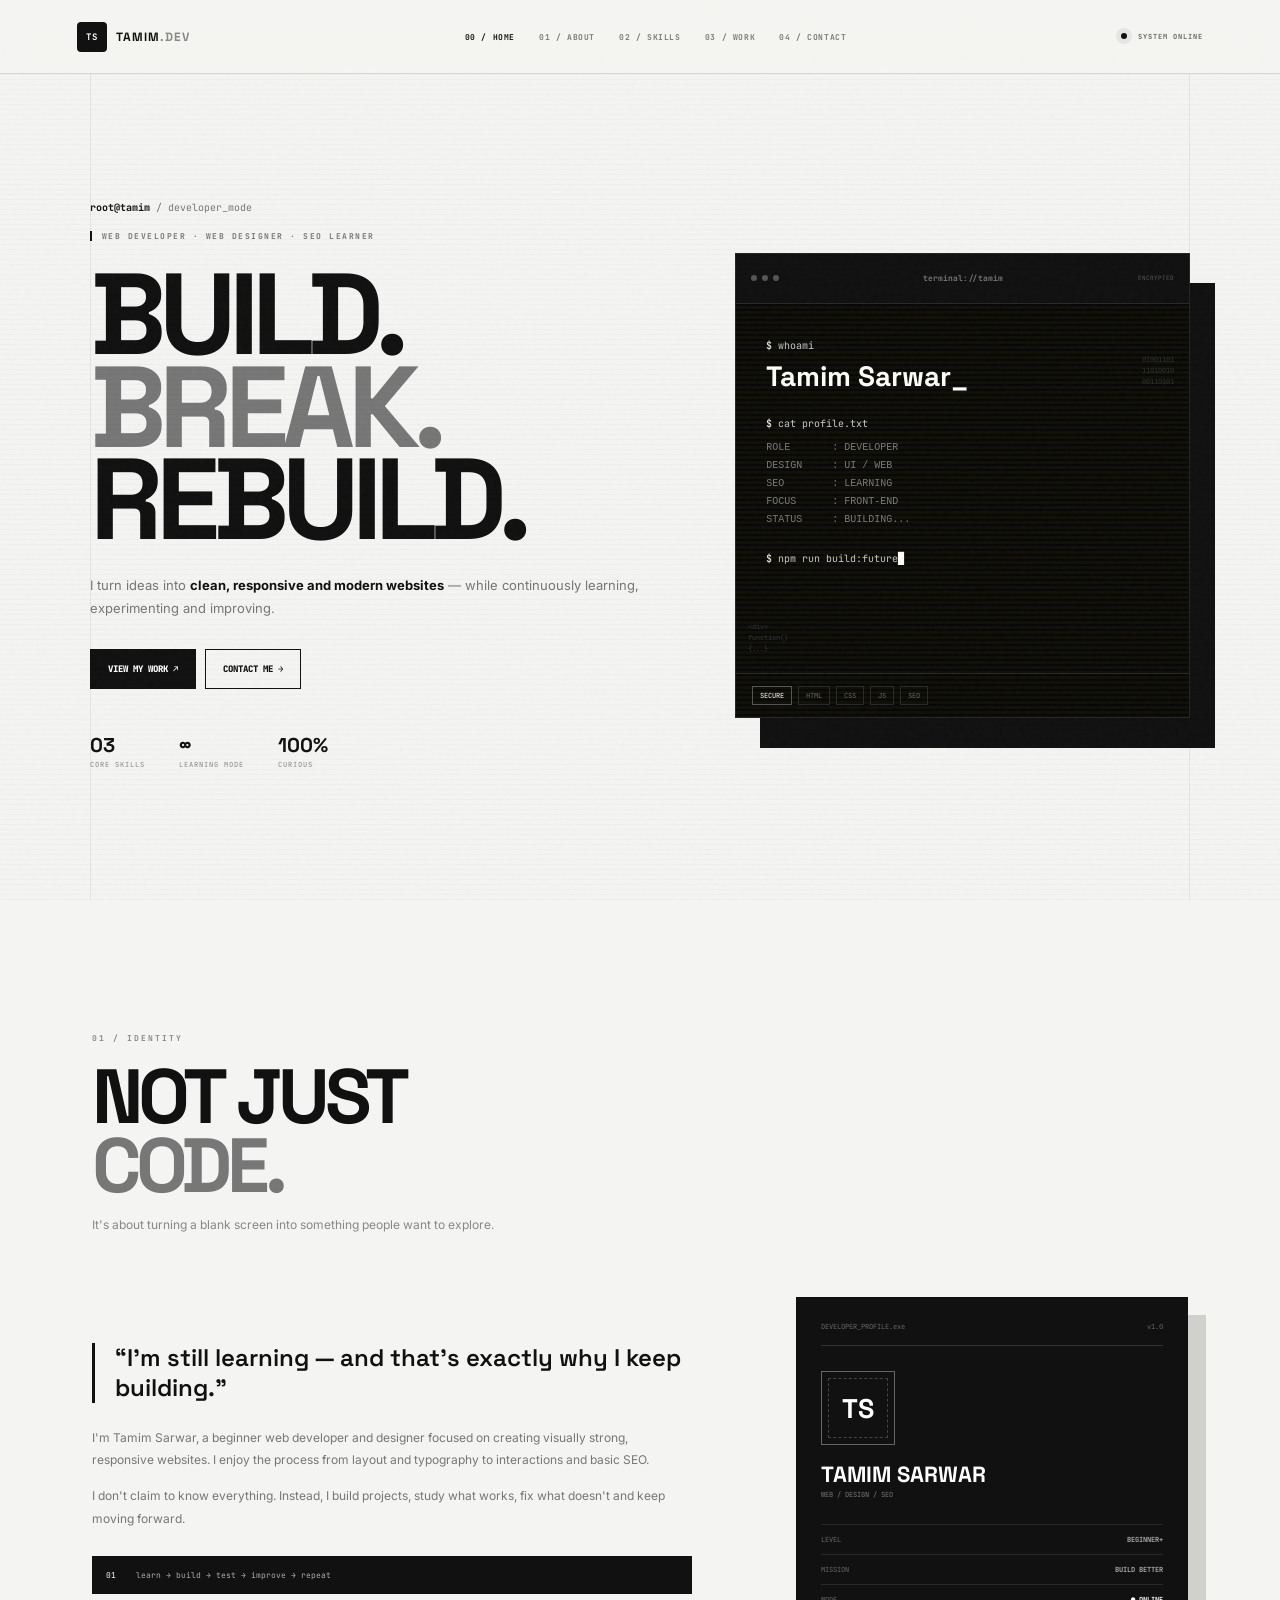
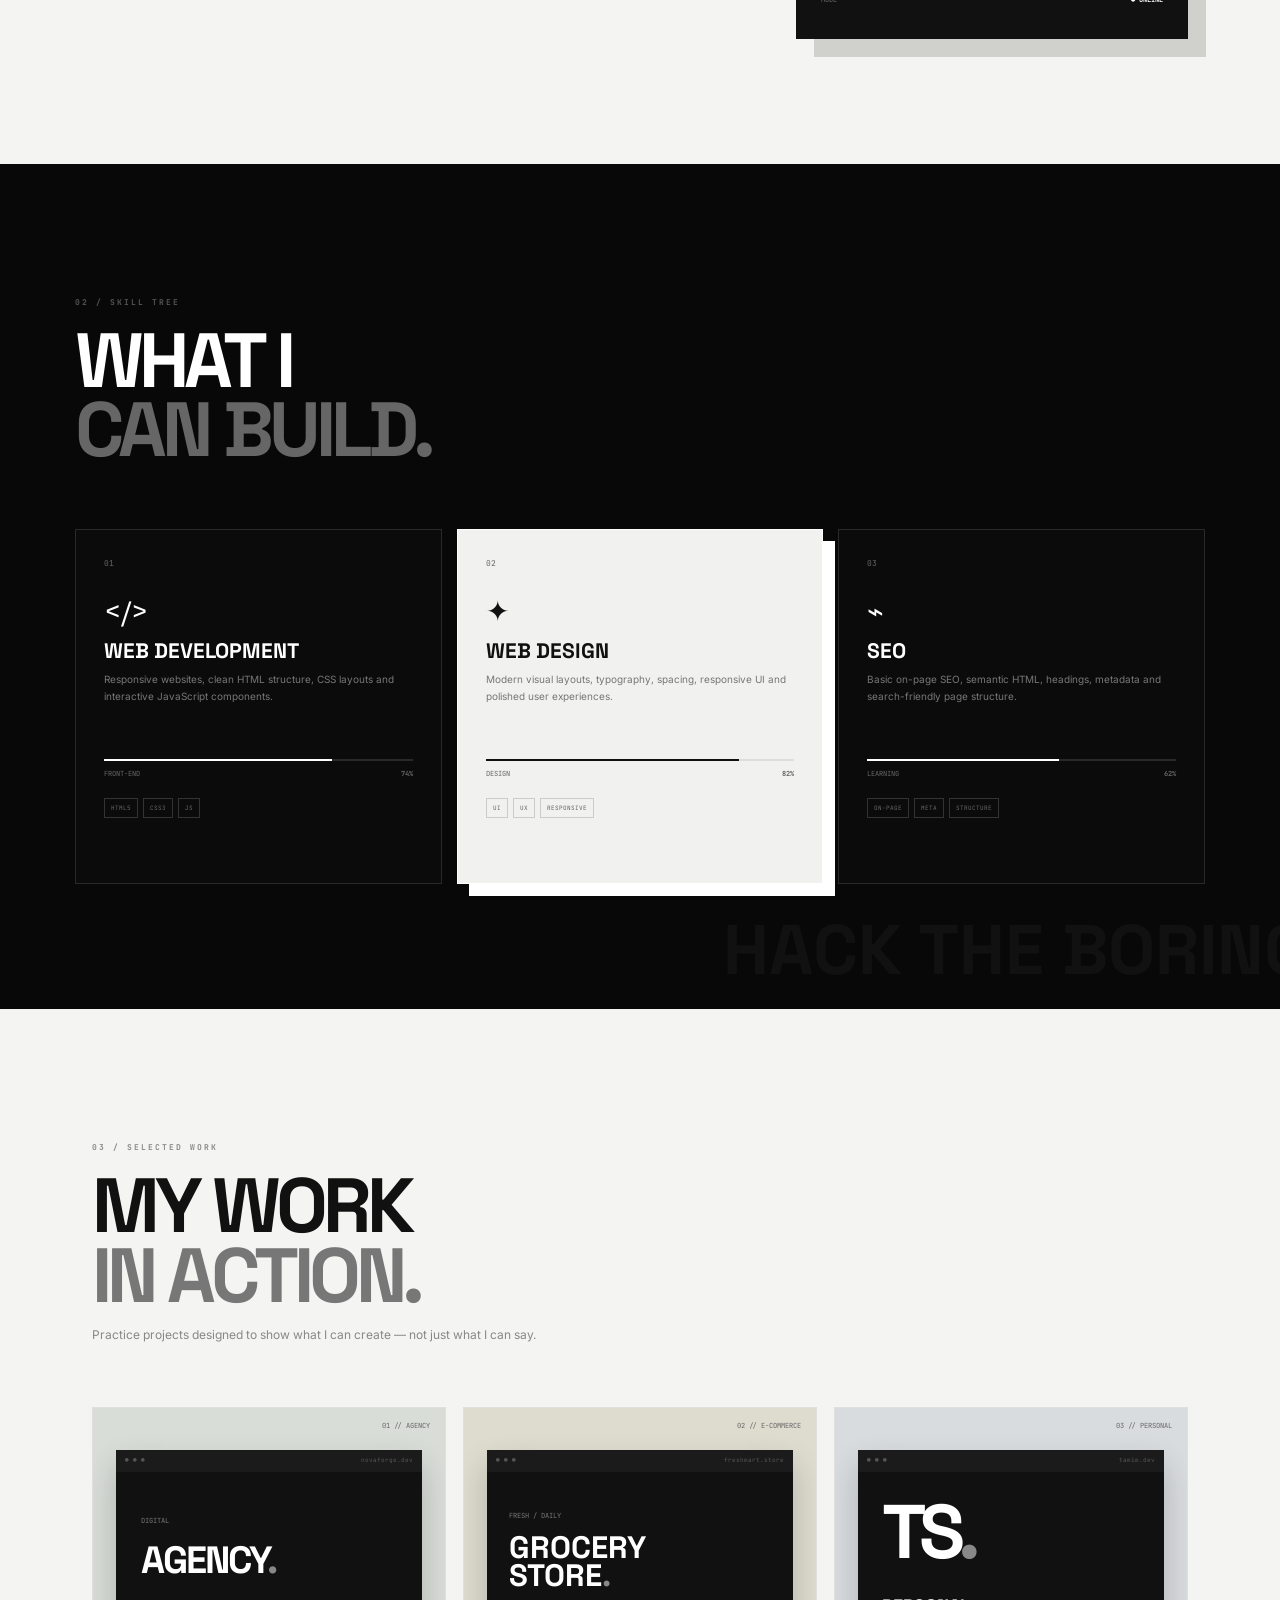
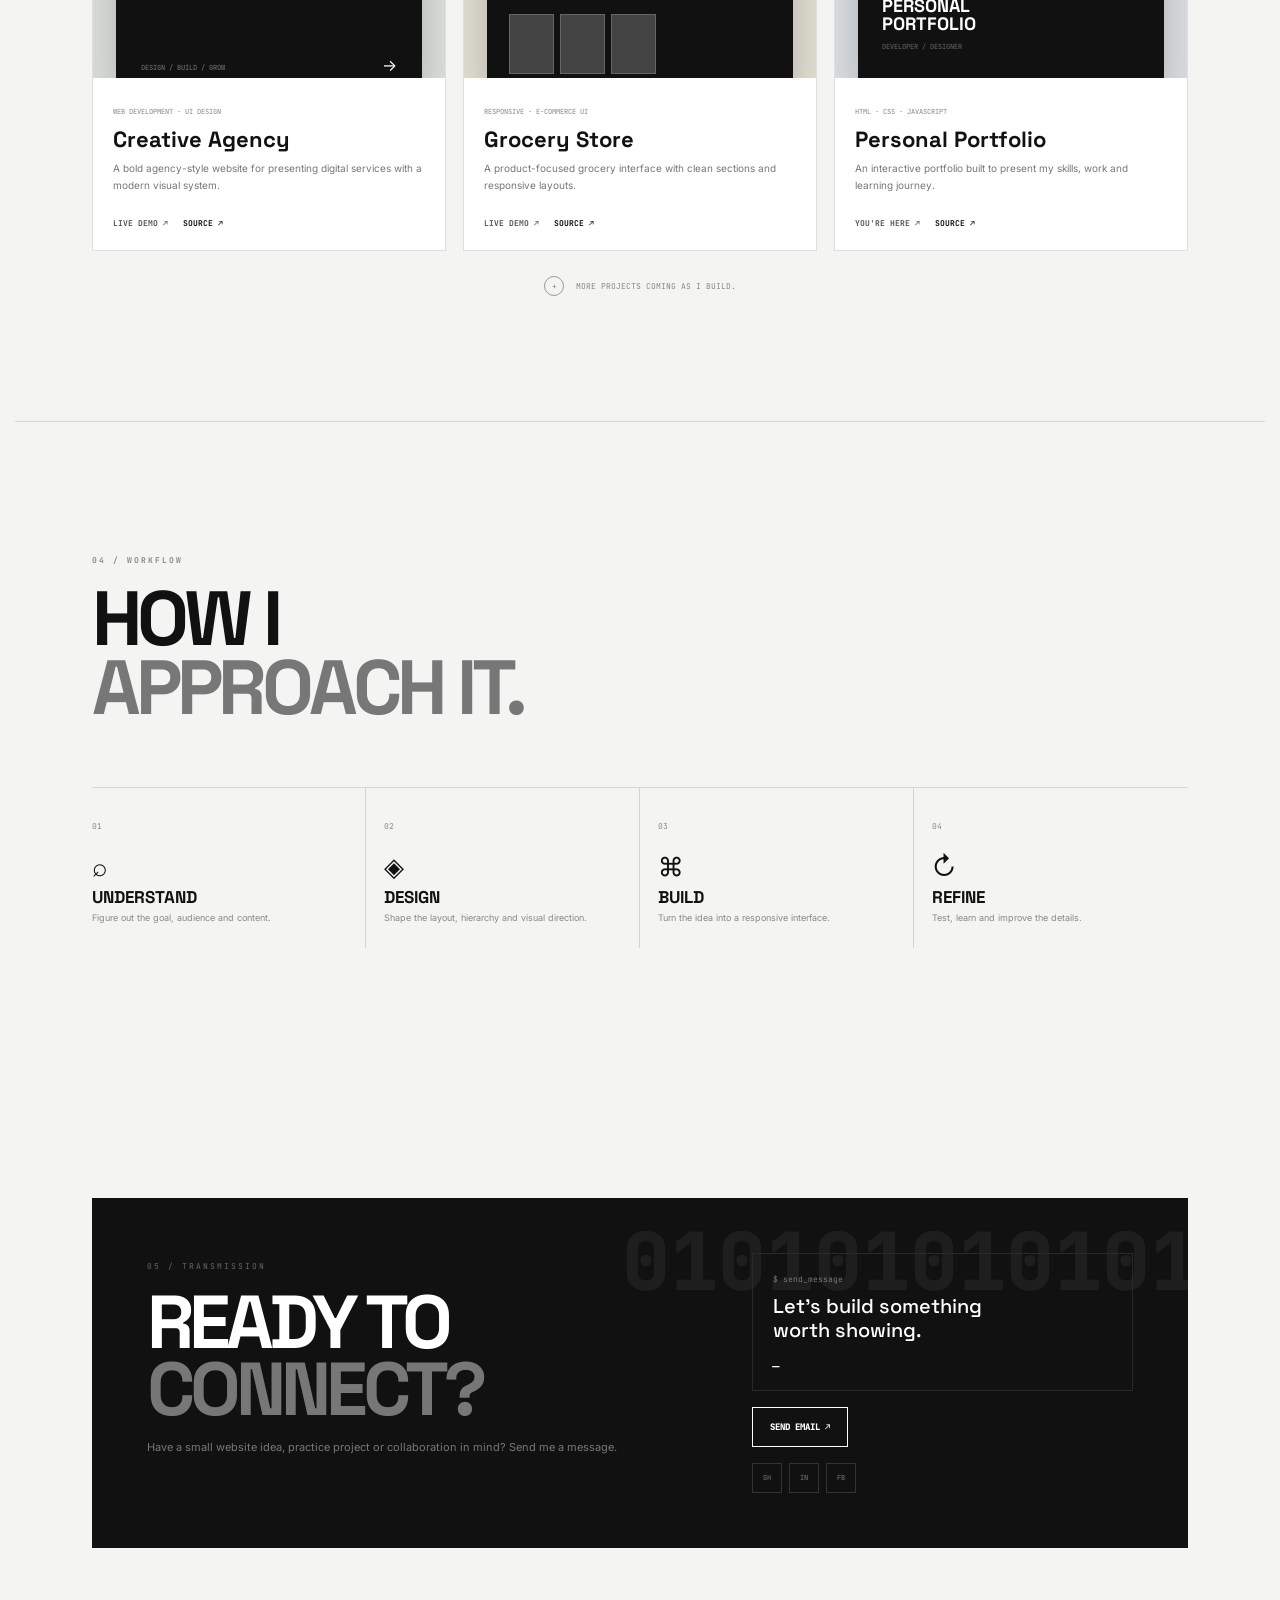
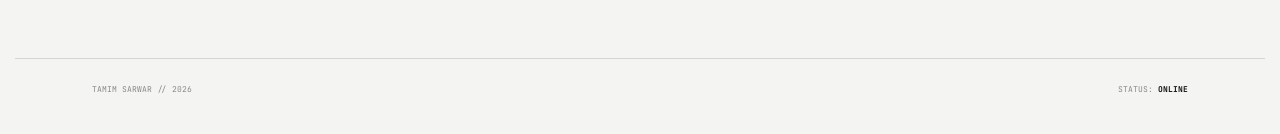
==== index.html @ bd1d2ebd "Add files via upload" ====
<!doctype html>
<html lang="en">
<head>
<meta charset="utf-8"><meta name="viewport" content="width=device-width,initial-scale=1">
<meta name="description" content="Tamim Sarwar — Web Developer, Web Designer & SEO Learner">
<title>Tamim Sarwar // Developer</title>
<link href="https://fonts.googleapis.com/css2?family=Inter:wght@400;500;600;700;800&family=JetBrains+Mono:wght@400;500;700&family=Space+Grotesk:wght@500;600;700&display=swap" rel="stylesheet">
<link rel="stylesheet" href="style.css">
</head>
<body>
<div id="loader"><div class="loader-inner"><div><span>root@tamim</span>:~$ ./portfolio.sh</div><div class="loader-progress"><i></i></div><small>ACCESSING DEVELOPER PROFILE...</small></div></div>
<canvas id="matrix"></canvas><div class="noise"></div><div class="scan"></div>
<header>
<a href="#home" class="brand"><span class="brand-box">TS</span><span>TAMIM<span class="dim">.DEV</span></span></a>
<button class="menu">☰</button>
<nav><a class="active" href="#home">00 / HOME</a><a href="#about">01 / ABOUT</a><a href="#skills">02 / SKILLS</a><a href="#projects">03 / WORK</a><a href="#contact">04 / CONTACT</a></nav>
<div class="live"><i></i> SYSTEM ONLINE</div>
</header>

<main>
<section id="home" class="hero">
<div class="hero-left reveal">
<div class="eyebrow"><span>root@tamim</span> / developer_mode</div>
<div class="tag">WEB DEVELOPER · WEB DESIGNER · SEO LEARNER</div>
<h1>BUILD.<br><span>BREAK.</span><br>REBUILD.</h1>
<p class="lead">I turn ideas into <b>clean, responsive and modern websites</b> — while continuously learning, experimenting and improving.</p>
<div class="hero-buttons"><a href="#projects" class="btn white">VIEW MY WORK <b>↗</b></a><a href="#contact" class="btn dark">CONTACT ME <b>→</b></a></div>
<div class="mini-stats"><div><strong>03</strong><span>CORE SKILLS</span></div><div><strong>∞</strong><span>LEARNING MODE</span></div><div><strong>100%</strong><span>CURIOUS</span></div></div>
</div>

<aside class="hacker-panel reveal delay">
<div class="panel-glitch">ACCESS_GRANTED</div>
<div class="panel-head"><span><i></i><i></i><i></i></span><b>terminal://tamim</b><em>ENCRYPTED</em></div>
<div class="terminal">
<div><span class="p">$</span> whoami</div><h2>Tamim Sarwar<span>_</span></h2>
<div><span class="p">$</span> cat profile.txt</div>
<pre>ROLE       : DEVELOPER
DESIGN     : UI / WEB
SEO        : LEARNING
FOCUS      : FRONT-END
STATUS     : BUILDING...</pre>
<div><span class="p">$</span> <span id="cmd"></span><span class="blink">█</span></div>
</div>
<div class="panel-foot"><span>SECURE</span><span>HTML</span><span>CSS</span><span>JS</span><span>SEO</span></div>
<div class="side-code c1">01001101<br>11010010<br>00110101</div><div class="side-code c2">&lt;div&gt;<br>function()<br>{...}</div>
</aside>
</section>

<section id="about" class="section">
<div class="section-title reveal"><small>01 / IDENTITY</small><h2>NOT JUST<br><span>CODE.</span></h2><p>It's about turning a blank screen into something people want to explore.</p></div>
<div class="about-grid">
<div class="about-copy reveal"><div class="quote">“I’m still learning — and that’s exactly why I keep building.”</div><p>I'm Tamim Sarwar, a beginner web developer and designer focused on creating visually strong, responsive websites. I enjoy the process from layout and typography to interactions and basic SEO.</p><p>I don't claim to know everything. Instead, I build projects, study what works, fix what doesn't and keep moving forward.</p><div class="terminal-line"><span>01</span> learn → build → test → improve → repeat</div></div>
<div class="identity-card reveal delay"><div class="id-top">DEVELOPER_PROFILE.exe <span>v1.0</span></div><div class="avatar">TS</div><h3>TAMIM SARWAR</h3><p>WEB / DESIGN / SEO</p><div class="id-row"><span>LEVEL</span><b>BEGINNER+</b></div><div class="id-row"><span>MISSION</span><b>BUILD BETTER</b></div><div class="id-row"><span>MODE</span><b class="online">● ONLINE</b></div></div>
</div>
</section>

<section id="skills" class="section dark-section">
<div class="section-title light reveal"><small>02 / SKILL TREE</small><h2>WHAT I<br><span>CAN BUILD.</span></h2></div>
<div class="skill-grid">
<article class="skill reveal"><div class="skill-number">01</div><div class="skill-icon">&lt;/&gt;</div><h3>WEB DEVELOPMENT</h3><p>Responsive websites, clean HTML structure, CSS layouts and interactive JavaScript components.</p><div class="bar"><i style="width:74%"></i></div><div class="skill-meta"><span>FRONT-END</span><b>74%</b></div><div class="chips"><span>HTML5</span><span>CSS3</span><span>JS</span></div></article>
<article class="skill featured reveal delay"><div class="skill-number">02</div><div class="skill-icon">✦</div><h3>WEB DESIGN</h3><p>Modern visual layouts, typography, spacing, responsive UI and polished user experiences.</p><div class="bar"><i style="width:82%"></i></div><div class="skill-meta"><span>DESIGN</span><b>82%</b></div><div class="chips"><span>UI</span><span>UX</span><span>RESPONSIVE</span></div></article>
<article class="skill reveal"><div class="skill-number">03</div><div class="skill-icon">⌁</div><h3>SEO</h3><p>Basic on-page SEO, semantic HTML, headings, metadata and search-friendly page structure.</p><div class="bar"><i style="width:62%"></i></div><div class="skill-meta"><span>LEARNING</span><b>62%</b></div><div class="chips"><span>ON-PAGE</span><span>META</span><span>STRUCTURE</span></div></article>
</div>
</section>

<section id="projects" class="section">
<div class="section-title reveal"><small>03 / SELECTED WORK</small><h2>MY WORK<br><span>IN ACTION.</span></h2><p>Practice projects designed to show what I can create — not just what I can say.</p></div>
<div class="work-grid">
<article class="work reveal"><div class="work-visual v1"><span class="work-code">01 // AGENCY</span><div class="browser"><div class="browser-bar">● ● ● <b>novaforge.dev</b></div><div class="agency-art"><small>DIGITAL</small><strong>AGENCY<span>.</span></strong><em>DESIGN / BUILD / GROW</em><i>→</i></div></div></div><div class="work-info"><span>WEB DEVELOPMENT · UI DESIGN</span><h3>Creative Agency</h3><p>A bold agency-style website for presenting digital services with a modern visual system.</p><div><a href="#">LIVE DEMO ↗</a><a href="#">SOURCE ↗</a></div></div></article>
<article class="work reveal delay"><div class="work-visual v2"><span class="work-code">02 // E-COMMERCE</span><div class="browser"><div class="browser-bar">● ● ● <b>freshmart.store</b></div><div class="shop-art"><small>FRESH / DAILY</small><strong>GROCERY<br>STORE<span>.</span></strong><div class="cards"><i></i><i></i><i></i></div></div></div></div><div class="work-info"><span>RESPONSIVE · E-COMMERCE UI</span><h3>Grocery Store</h3><p>A product-focused grocery interface with clean sections and responsive layouts.</p><div><a href="#">LIVE DEMO ↗</a><a href="#">SOURCE ↗</a></div></div></article>
<article class="work reveal"><div class="work-visual v3"><span class="work-code">03 // PERSONAL</span><div class="browser"><div class="browser-bar">● ● ● <b>tamim.dev</b></div><div class="port-art"><div>TS<span>.</span></div><strong>PERSONAL<br>PORTFOLIO</strong><small>DEVELOPER / DESIGNER</small></div></div></div><div class="work-info"><span>HTML · CSS · JAVASCRIPT</span><h3>Personal Portfolio</h3><p>An interactive portfolio built to present my skills, work and learning journey.</p><div><a href="#home">YOU'RE HERE ↗</a><a href="#">SOURCE ↗</a></div></div></article>
</div><div class="more-work reveal"><span>+</span> MORE PROJECTS COMING AS I BUILD.</div>
</section>

<section class="section philosophy">
<div class="section-title reveal"><small>04 / WORKFLOW</small><h2>HOW I<br><span>APPROACH IT.</span></h2></div>
<div class="steps"><div class="step reveal"><b>01</b><i>⌕</i><h3>UNDERSTAND</h3><p>Figure out the goal, audience and content.</p></div><div class="step reveal delay"><b>02</b><i>◈</i><h3>DESIGN</h3><p>Shape the layout, hierarchy and visual direction.</p></div><div class="step reveal"><b>03</b><i>⌘</i><h3>BUILD</h3><p>Turn the idea into a responsive interface.</p></div><div class="step reveal delay"><b>04</b><i>↻</i><h3>REFINE</h3><p>Test, learn and improve the details.</p></div></div>
</section>

<section id="contact" class="section contact">
<div class="contact-box reveal"><div><small>05 / TRANSMISSION</small><h2>READY TO<br><span>CONNECT?</span></h2><p>Have a small website idea, practice project or collaboration in mind? Send me a message.</p></div><div class="contact-right"><div class="message"><span>$ send_message</span><strong>Let's build something<br>worth showing.</strong><i>_</i></div><a class="btn white" href="mailto:your@email.com">SEND EMAIL ↗</a><div class="social"><a href="#">GH</a><a href="#">IN</a><a href="#">FB</a></div></div></div>
</section>
</main>
<footer><span>TAMIM SARWAR // 2026</span><span>STATUS: <b>ONLINE</b></span></footer>
<script src="app.js"></script>
</body></html>
---- style.css ----
*{box-sizing:border-box;margin:0;padding:0}html{scroll-behavior:smooth}body{background:#f4f4f2;color:#111;font-family:Inter,Arial,sans-serif;overflow-x:hidden}a{color:inherit}.green{color:#fff}#loader{position:fixed;inset:0;background:#050505;color:#fff;z-index:9999;display:grid;place-items:center;transition:.5s}.loader-inner{font:12px "JetBrains Mono";width:260px}.loader-inner span{color:#aaa}.loader-progress{height:2px;background:#222;margin:15px 0}.loader-progress i{display:block;width:0;height:100%;background:#fff;animation:load 1.2s forwards}.loader-inner small{font-size:7px;color:#666}@keyframes load{to{width:100%}}@keyframes blink{50%{opacity:0}}#matrix{position:fixed;inset:0;z-index:-2;opacity:.075}.noise{position:fixed;inset:0;z-index:90;pointer-events:none;opacity:.045;background-image:url("data:image/svg+xml,%3Csvg viewBox='0 0 180 180' xmlns='http://www.w3.org/2000/svg'%3E%3Cfilter id='n'%3E%3CfeTurbulence type='fractalNoise' baseFrequency='.9' numOctaves='3' stitchTiles='stitch'/%3E%3C/filter%3E%3Crect width='100%25' height='100%25' filter='url(%23n)' opacity='.5'/%3E%3C/svg%3E")}.scan{position:fixed;inset:0;z-index:89;pointer-events:none;background:repeating-linear-gradient(to bottom,transparent 0,transparent 4px,#00000009 5px)}header{height:74px;position:fixed;top:0;left:0;right:0;z-index:100;background:#f4f4f2eF;backdrop-filter:blur(18px);border-bottom:1px solid #1112;display:flex;align-items:center;padding:0 6vw;justify-content:space-between}.brand{display:flex;align-items:center;gap:9px;text-decoration:none;font:800 12px "Space Grotesk";letter-spacing:1px}.brand-box{display:grid;place-items:center;background:#111;color:#fff;width:30px;height:30px;border-radius:4px;font:700 9px "JetBrains Mono"}.dim{color:#888}.live{font:700 7px "JetBrains Mono";letter-spacing:1px;color:#666}.live i{display:inline-block;width:6px;height:6px;border-radius:50%;background:#111;margin-right:6px;box-shadow:0 0 0 5px #1111}nav{display:flex;gap:24px}nav a{text-decoration:none;color:#7a7a78;font:700 8px "JetBrains Mono";letter-spacing:.6px}nav a:hover,nav a.active{color:#111}.menu{display:none;background:none;border:0;font-size:22px}.hero{min-height:100vh;padding:145px 7vw 75px;max-width:1450px;margin:auto;display:grid;grid-template-columns:1.1fr .9fr;gap:7vw;align-items:center;position:relative}.hero:before{content:"";position:absolute;left:7vw;right:7vw;top:74px;border-left:1px solid #1111;border-right:1px solid #1111;height:calc(100% - 74px);pointer-events:none}.eyebrow{font:10px "JetBrains Mono";color:#777;margin-bottom:17px}.eyebrow span{color:#111;font-weight:700}.tag{font:700 8px "JetBrains Mono";letter-spacing:1.5px;border-left:2px solid #111;padding-left:10px;color:#777}.hero h1{font:700 clamp(68px,9vw,126px)/.8 "Space Grotesk";letter-spacing:-7px;margin:28px 0}.hero h1 span{color:#777}.lead{max-width:570px;color:#777;font-size:13px;line-height:1.8}.lead b{color:#111}.hero-buttons{display:flex;gap:9px;margin-top:28px}.btn{display:inline-block;text-decoration:none;padding:13px 17px;font:800 9px "JetBrains Mono";border:1px solid #111;transition:.3s}.btn:hover{transform:translateY(-3px);box-shadow:8px 8px 0 #111}.btn.white{background:#111;color:#fff}.btn.dark{background:transparent;color:#111}.mini-stats{display:flex;gap:34px;margin-top:43px}.mini-stats div{display:flex;flex-direction:column}.mini-stats strong{font:700 20px "Space Grotesk"}.mini-stats span{font:7px "JetBrains Mono";color:#888;letter-spacing:1px;margin-top:2px}.hacker-panel{background:#080808;color:#c8c8c8;border:1px solid #252525;min-height:465px;position:relative;box-shadow:25px 30px 0 #111;overflow:hidden}.hacker-panel:before{content:"";position:absolute;inset:0;background:linear-gradient(transparent 50%,#fff00008 50%);background-size:100% 5px;pointer-events:none}.panel-glitch{position:absolute;right:17px;top:13px;font:7px "JetBrains Mono";color:#555;letter-spacing:1px}.panel-head{height:50px;background:#111;border-bottom:1px solid #292929;display:flex;align-items:center;justify-content:center;font:8px "JetBrains Mono";position:relative;color:#777}.panel-head>span{position:absolute;left:15px;display:flex;gap:5px}.panel-head i{width:6px;height:6px;border-radius:50%;background:#555}.panel-head em{position:absolute;right:15px;font-style:normal;font-size:6px;color:#555}.terminal{padding:32px 30px;font:10px/2 "JetBrains Mono"}.terminal .p{color:#fff}.terminal h2{font:700 28px "Space Grotesk";color:#fff;margin:2px 0 20px}.terminal h2 span{animation:blink .8s infinite}.terminal pre{color:#777;line-height:1.8;margin:5px 0 20px}.blink{animation:blink .8s infinite;color:#fff}.panel-foot{position:absolute;bottom:0;left:0;right:0;border-top:1px solid #292929;padding:12px 16px;display:flex;gap:6px}.panel-foot span{font:7px "JetBrains Mono";padding:4px 7px;border:1px solid #292929;color:#666}.panel-foot span:first-child{color:#fff;border-color:#555}.side-code{position:absolute;font:7px/1.6 "JetBrains Mono";color:#333}.c1{right:15px;top:100px}.c2{left:12px;bottom:62px}.section{max-width:1250px;margin:auto;padding:125px 6vw}.section-title small{font:700 8px "JetBrains Mono";letter-spacing:2px;color:#888}.section-title h2{font:700 clamp(50px,6vw,78px)/.9 "Space Grotesk";letter-spacing:-5px;margin:17px 0}.section-title h2 span{color:#777}.section-title p{font-size:12px;color:#888;max-width:500px}.about-grid{display:grid;grid-template-columns:1fr .65fr;gap:100px;align-items:center;margin-top:65px}.about-copy{max-width:600px}.quote{font:600 24px/1.25 "Space Grotesk";border-left:3px solid #111;padding-left:20px;margin-bottom:24px}.about-copy p{font-size:12px;color:#777;line-height:1.9;margin-bottom:13px}.terminal-line{margin-top:25px;padding:14px;background:#111;color:#aaa;font:8px "JetBrains Mono"}.terminal-line span{color:#fff;margin-right:15px}.identity-card{background:#111;color:#fff;padding:25px;box-shadow:18px 18px 0 #d0d0cc}.id-top{font:7px "JetBrains Mono";color:#666;border-bottom:1px solid #333;padding-bottom:14px;display:flex;justify-content:space-between}.avatar{width:74px;height:74px;border:1px solid #666;display:grid;place-items:center;margin:25px 0 15px;font:700 27px "Space Grotesk";position:relative}.avatar:after{content:"";position:absolute;inset:6px;border:1px dashed #444}.identity-card h3{font:700 22px "Space Grotesk"}.identity-card>p{font:7px "JetBrains Mono";color:#777;margin:2px 0 25px}.id-row{display:flex;justify-content:space-between;border-top:1px solid #292929;padding:10px 0;font:7px "JetBrains Mono";color:#666}.id-row b{color:#aaa}.id-row .online{color:#fff}.dark-section{max-width:none;background:#080808;color:#fff;padding-left:calc((100% - 1130px)/2);padding-right:calc((100% - 1130px)/2);position:relative;overflow:hidden}.dark-section:after{content:"HACK THE BORING";position:absolute;right:-30px;bottom:15px;color:#111;font:900 70px "Space Grotesk";white-space:nowrap}.light small{color:#555}.light h2{color:#fff}.light h2 span{color:#666}.skill-grid{display:grid;grid-template-columns:repeat(3,1fr);gap:15px;margin-top:65px;position:relative;z-index:1}.skill{border:1px solid #292929;padding:28px;min-height:355px;transition:.35s;position:relative;background:#0b0b0b}.skill:hover{transform:translateY(-8px);border-color:#777}.skill.featured{background:#f1f1ef;color:#111;border-color:#fff;box-shadow:12px 12px 0 #fff}.skill.featured p{color:#777}.skill-number{font:8px "JetBrains Mono";color:#666}.skill-icon{font:28px "Space Grotesk";margin:25px 0 8px}.skill h3{font:700 21px "Space Grotesk"}.skill p{font-size:10px;color:#777;margin-top:7px;min-height:60px;line-height:1.7}.bar{height:2px;background:#292929;margin-top:28px}.skill.featured .bar{background:#ddd}.bar i{display:block;height:100%;background:#fff}.featured .bar i{background:#111}.skill-meta{display:flex;justify-content:space-between;margin-top:8px;font:7px "JetBrains Mono";color:#666}.skill-meta b{color:inherit}.chips{display:flex;gap:5px;margin-top:20px}.chips span{font:6px "JetBrains Mono";padding:5px 6px;border:1px solid #333;color:#666}.featured .chips span{border-color:#ccc}.work-grid{display:grid;grid-template-columns:repeat(3,1fr);gap:17px;margin-top:65px}.work{background:#fff;border:1px solid #1112;transition:.35s}.work:hover{transform:translateY(-8px);box-shadow:14px 14px 0 #111}.work-visual{height:270px;padding:18px;position:relative;overflow:hidden}.v1{background:#d9ddd8}.v2{background:#dedccf}.v3{background:#d9dcdf}.work-code{position:absolute;right:15px;top:13px;font:7px "JetBrains Mono";color:#666}.browser{position:absolute;left:23px;right:23px;top:42px;bottom:0;background:#111;box-shadow:0 15px 30px #1113;overflow:hidden}.browser-bar{height:22px;background:#1b1b1b;color:#555;font:6px "JetBrains Mono";padding:6px 9px}.browser-bar b{float:right;font-weight:400}.agency-art{height:100%;padding:35px 25px;color:#fff;position:relative}.agency-art small,.shop-art small{font:7px "JetBrains Mono";color:#777}.agency-art strong{display:block;font:700 38px/1 "Space Grotesk";letter-spacing:-2px;margin-top:14px}.agency-art strong span,.shop-art strong span,.port-art>div span{color:#888}.agency-art em{font:7px "JetBrains Mono";color:#777;font-style:normal;position:absolute;bottom:28px;left:25px}.agency-art i{position:absolute;right:25px;bottom:25px;font-style:normal;color:#fff}.shop-art{padding:30px 22px;color:#fff}.shop-art strong{display:block;font:700 31px/.9 "Space Grotesk";margin-top:12px}.cards{display:flex;gap:6px;margin-top:25px}.cards i{width:45px;height:60px;background:#444;border:1px solid #666}.port-art{color:#fff;padding:30px 24px}.port-art>div{font:700 76px/.8 "Space Grotesk";letter-spacing:-7px}.port-art strong{display:block;font:700 18px/1 "Space Grotesk";margin-top:35px}.port-art small{font:7px "JetBrains Mono";color:#666}.work-info{padding:20px}.work-info>span{font:7px "JetBrains Mono";color:#888}.work-info h3{font:700 22px "Space Grotesk";margin:7px 0}.work-info p{font-size:10px;color:#777;line-height:1.7;min-height:50px}.work-info a{font:700 8px "JetBrains Mono";text-decoration:none;margin-right:15px}.work-info a:first-child{color:#555}.more-work{text-align:center;font:8px "JetBrains Mono";color:#888;margin-top:25px}.more-work span{display:inline-grid;place-items:center;width:20px;height:20px;border:1px solid #999;border-radius:50%;margin-right:7px}.philosophy{border-top:1px solid #1112}.steps{display:grid;grid-template-columns:repeat(4,1fr);margin-top:65px;border-top:1px solid #1112}.step{padding:25px 18px 25px 0;border-right:1px solid #1112}.step:not(:first-child){padding-left:18px}.step:last-child{border:0}.step>b{font:8px "JetBrains Mono";color:#888}.step i{display:block;font-style:normal;font-size:26px;margin:18px 0 4px}.step h3{font:700 17px "Space Grotesk"}.step p{font-size:9px;color:#888;margin-top:4px}.contact{padding-bottom:110px}.contact-box{background:#111;color:#fff;padding:55px;display:grid;grid-template-columns:1fr .7fr;gap:60px;position:relative;overflow:hidden}.contact-box:after{content:"010101010101";position:absolute;right:-10px;top:10px;color:#1e1e1e;font:900 80px "JetBrains Mono"}.contact small{font:8px "JetBrains Mono";color:#666;letter-spacing:2px}.contact h2{font:700 clamp(48px,6vw,75px)/.9 "Space Grotesk";letter-spacing:-5px;margin:16px 0}.contact h2 span{color:#777}.contact p{font-size:11px;color:#777;max-width:480px}.contact-right{align-self:end;position:relative;z-index:2}.message{border:1px solid #292929;padding:20px;margin-bottom:16px}.message span{display:block;font:8px "JetBrains Mono";color:#777;margin-bottom:10px}.message strong{font:500 20px/1.2 "Space Grotesk"}.message i{display:block;color:#fff;margin-top:8px;animation:blink .8s infinite}.social{display:flex;gap:7px;margin-top:16px}.social a{width:30px;height:30px;border:1px solid #333;text-decoration:none;display:grid;place-items:center;font:7px "JetBrains Mono";color:#777}.contact .btn.white{border-color:#fff}footer{border-top:1px solid #1112;max-width:1250px;margin:auto;padding:25px 6vw 40px;display:flex;justify-content:space-between;font:8px "JetBrains Mono";color:#888}footer b{color:#111}.reveal{opacity:0;transform:translateY(30px);transition:.8s}.reveal.visible{opacity:1;transform:none}.delay{transition-delay:.15s}@media(max-width:950px){nav{gap:12px}.live{display:none}.hero{grid-template-columns:1fr}.hacker-panel{max-width:650px}.skill-grid,.work-grid{grid-template-columns:1fr 1fr}.about-grid{gap:40px}.dark-section{padding-left:6vw;padding-right:6vw}.contact-box{grid-template-columns:1fr}}@media(max-width:650px){header{padding:0 5vw}.menu{display:block}nav{display:none;position:absolute;top:74px;left:0;right:0;background:#f4f4f2;padding:22px 5vw;flex-direction:column;box-shadow:0 15px 30px #1112}nav.open{display:flex}.hero{padding:110px 6vw 70px}.hero h1{font-size:65px;letter-spacing:-4px}.hero:before{left:6vw;right:6vw}.hacker-panel{box-shadow:10px 12px 0 #111}.skill-grid,.work-grid,.about-grid,.steps{grid-template-columns:1fr}.step,.step:not(:first-child){padding:22px 0;border-right:0;border-bottom:1px solid #1112}.section{padding:90px 6vw}.contact-box{padding:35px 25px}.contact h2{letter-spacing:-3px}footer{flex-direction:column;gap:8px}}
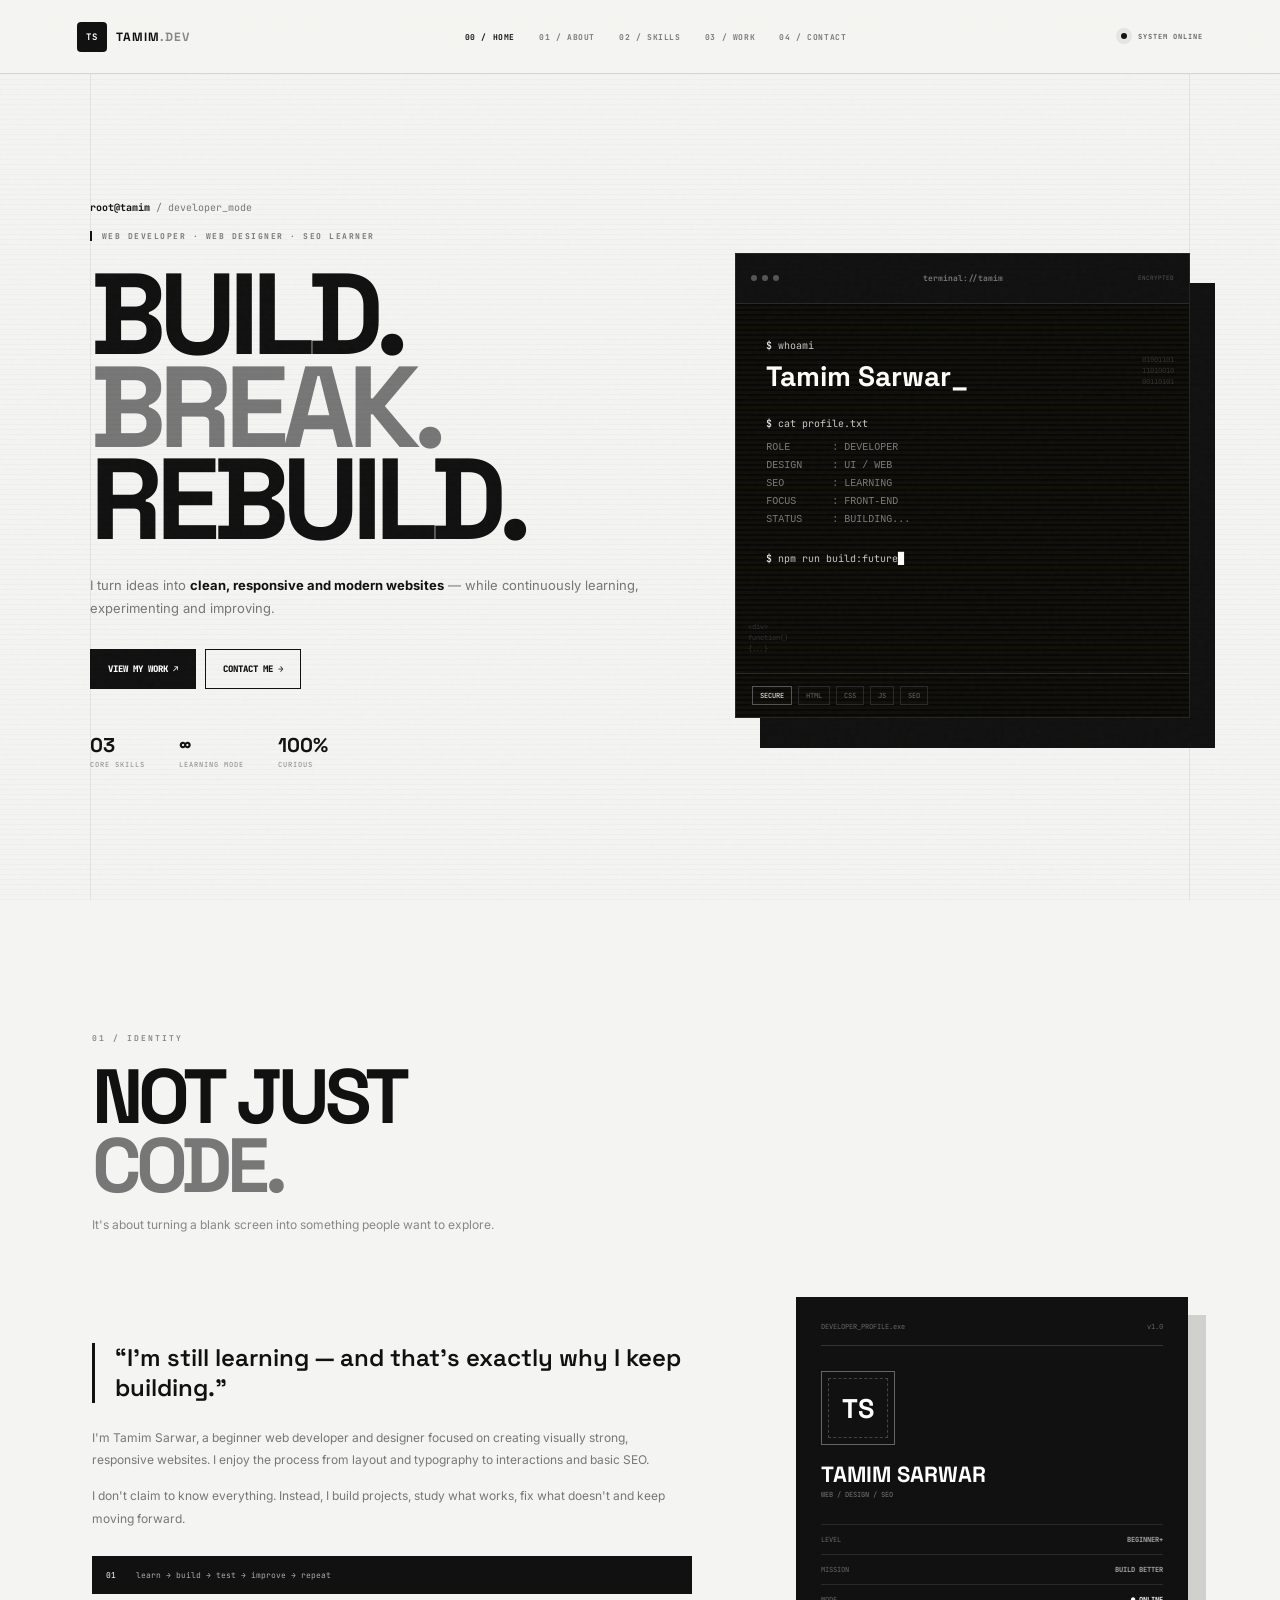
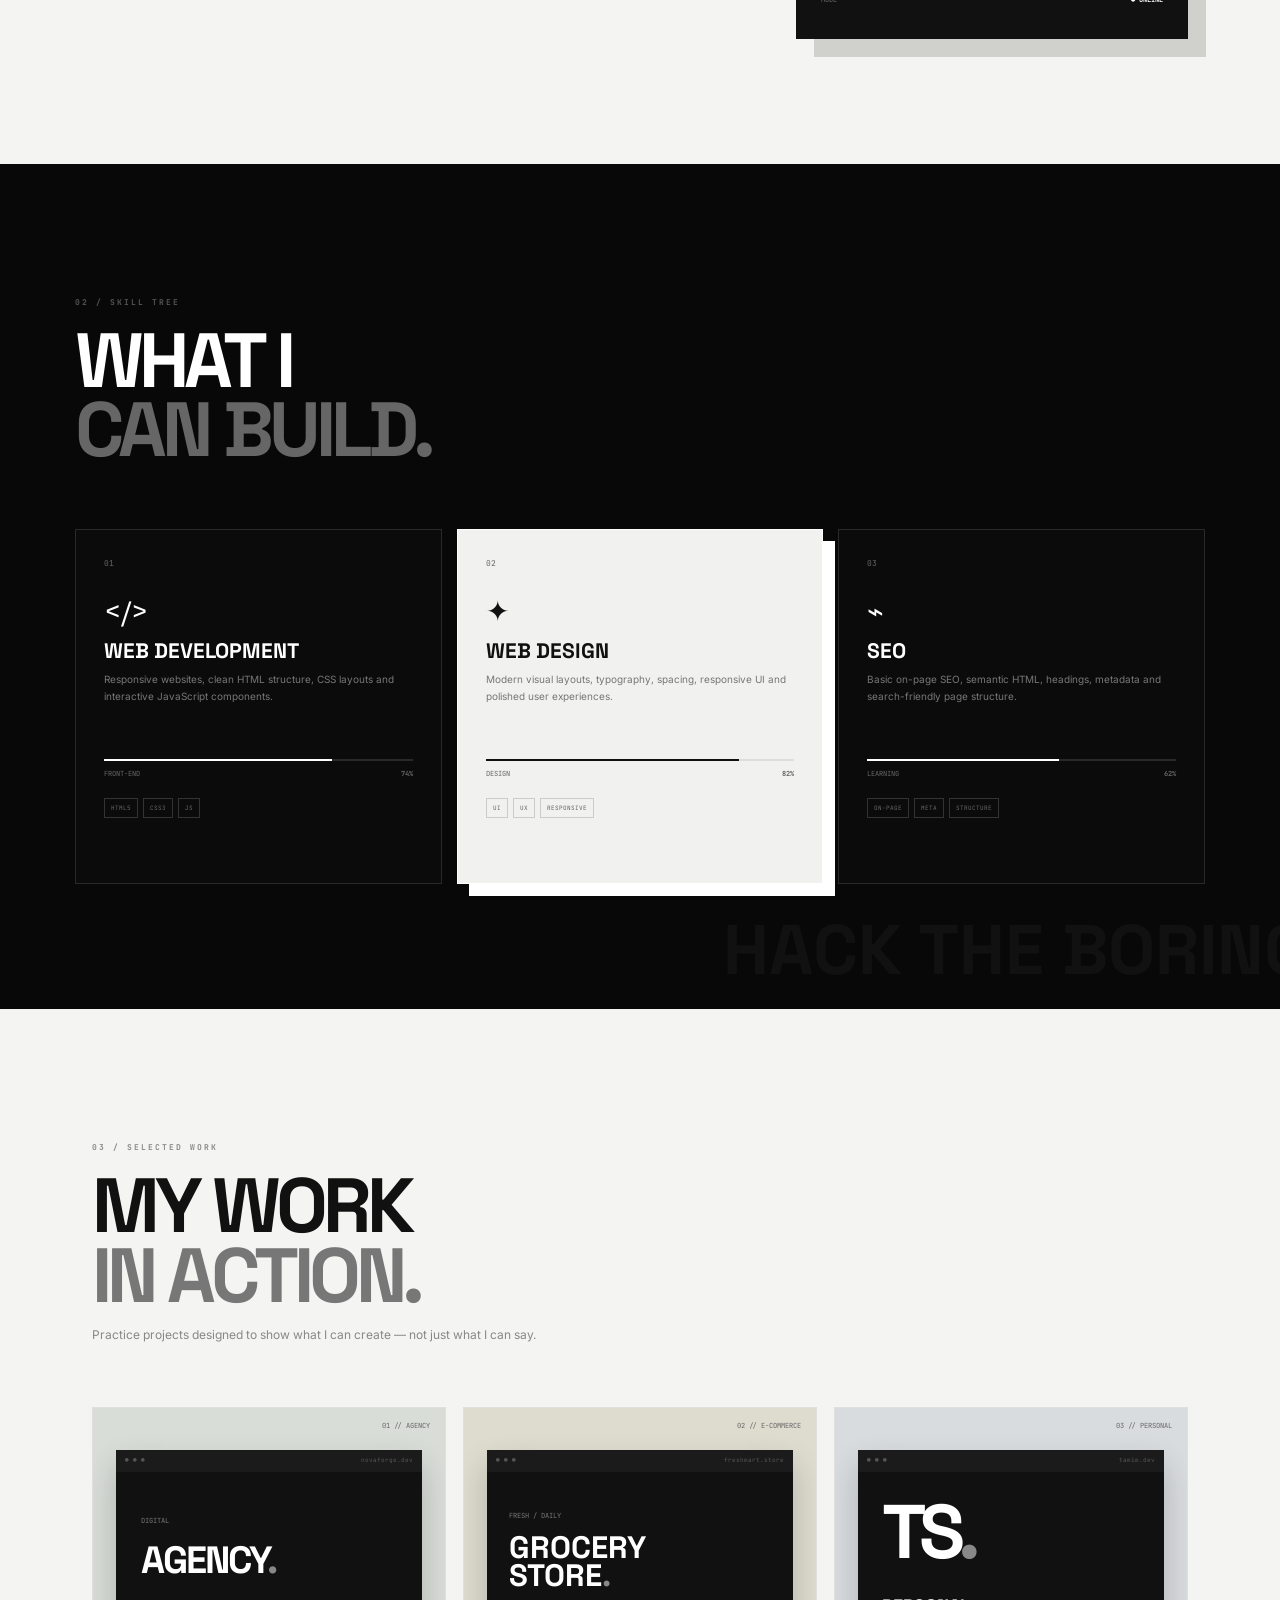
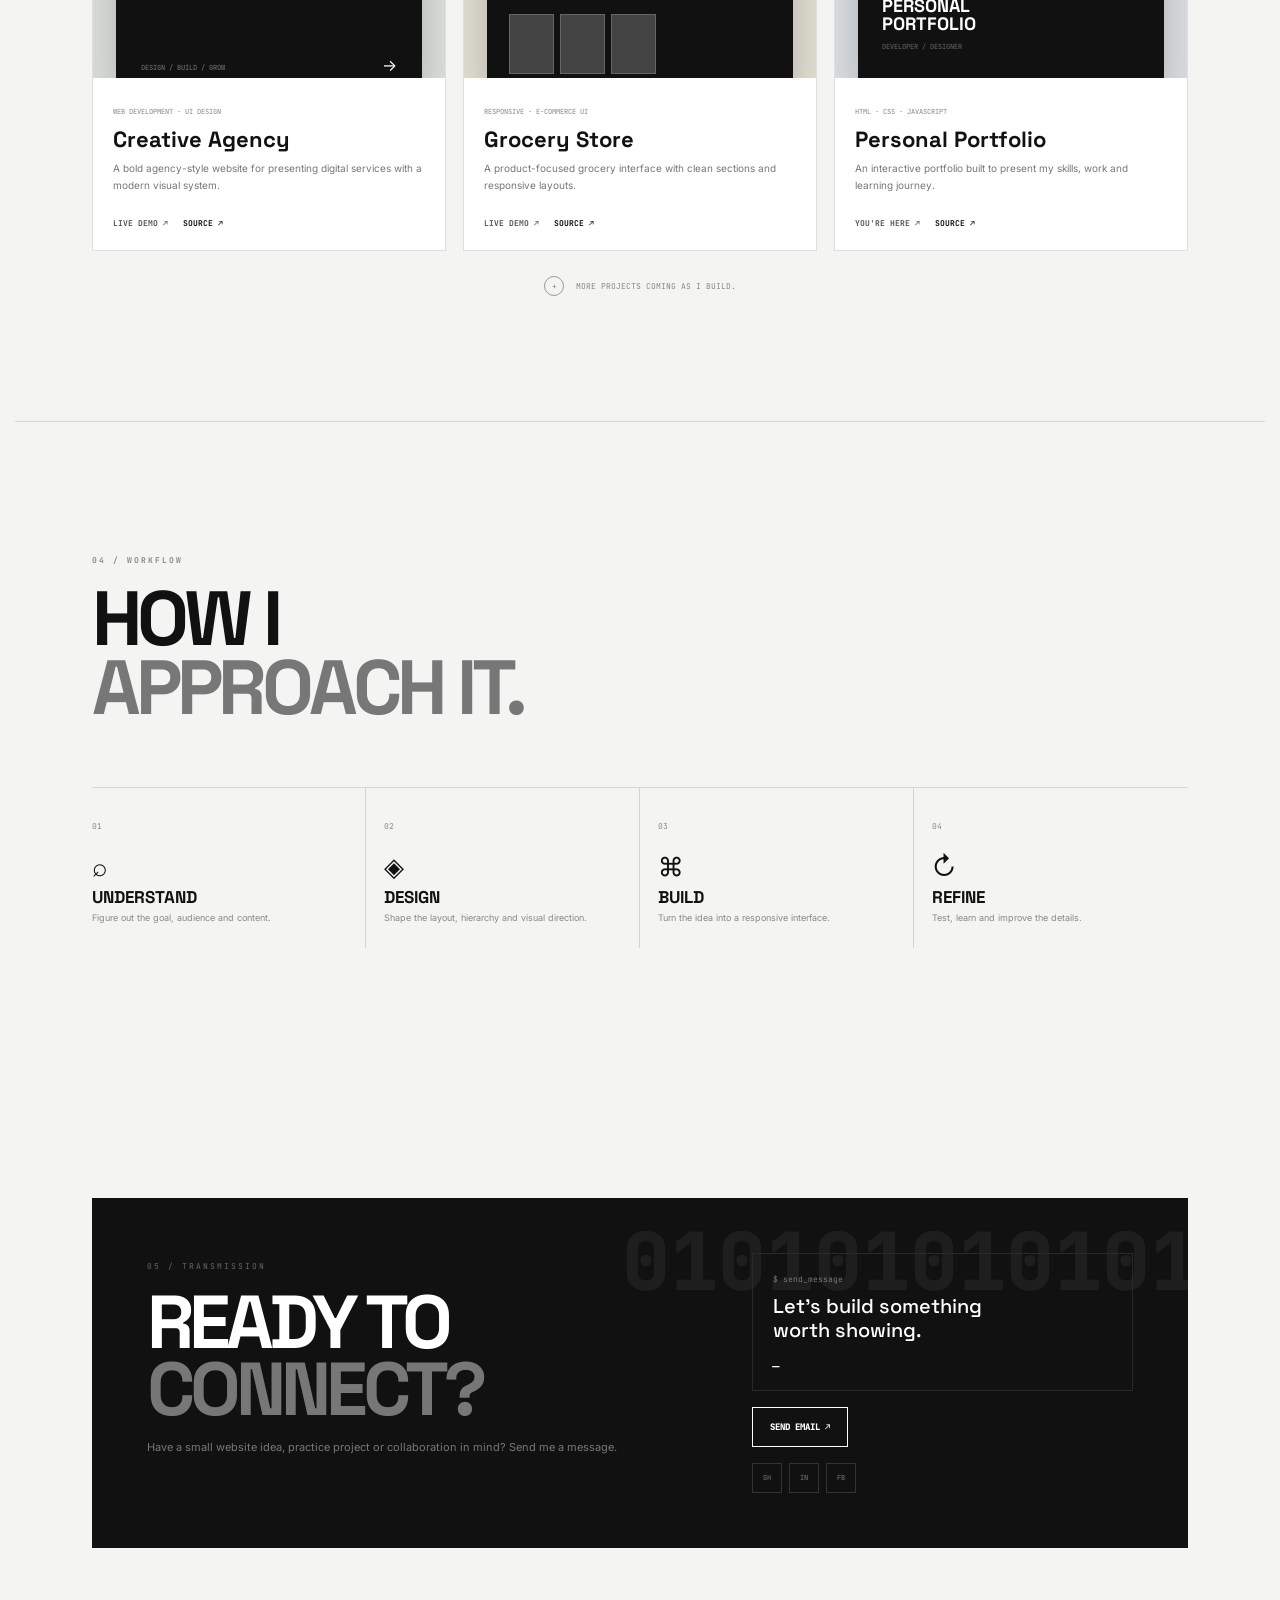
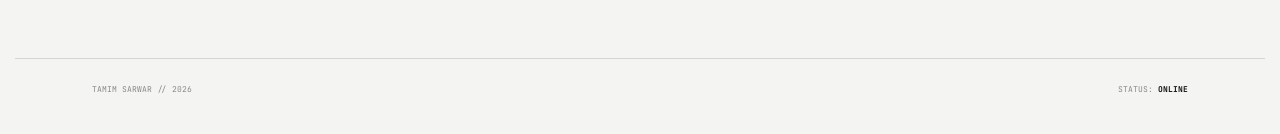
==== commit 79606599: "Update index.html" ====
--- a/index.html
+++ b/index.html
@@ -78,9 +78,9 @@
 </section>
 
 <section id="contact" class="section contact">
-<div class="contact-box reveal"><div><small>05 / TRANSMISSION</small><h2>READY TO<br><span>CONNECT?</span></h2><p>Have a small website idea, practice project or collaboration in mind? Send me a message.</p></div><div class="contact-right"><div class="message"><span>$ send_message</span><strong>Let's build something<br>worth showing.</strong><i>_</i></div><a class="btn white" href="mailto:your@email.com">SEND EMAIL ↗</a><div class="social"><a href="#">GH</a><a href="#">IN</a><a href="#">FB</a></div></div></div>
+<div class="contact-box reveal"><div><small>05 / TRANSMISSION</small><h2>READY TO<br><span>CONNECT?</span></h2><p>Have a small website idea, practice project or collaboration in mind? Send me a message.</p></div><div class="contact-right"><div class="message"><span>$ send_message</span><strong>Let's build something<br>worth showing.</strong><i>_</i></div><a class="btn white" href="mailto:tamimsarwar50@gmail.com">SEND EMAIL ↗</a><div class="social"><a href="#">GH</a><a href="#">IN</a><a href="#">FB</a></div></div></div>
 </section>
 </main>
 <footer><span>TAMIM SARWAR // 2026</span><span>STATUS: <b>ONLINE</b></span></footer>
 <script src="app.js"></script>
-</body></html>+</body></html>
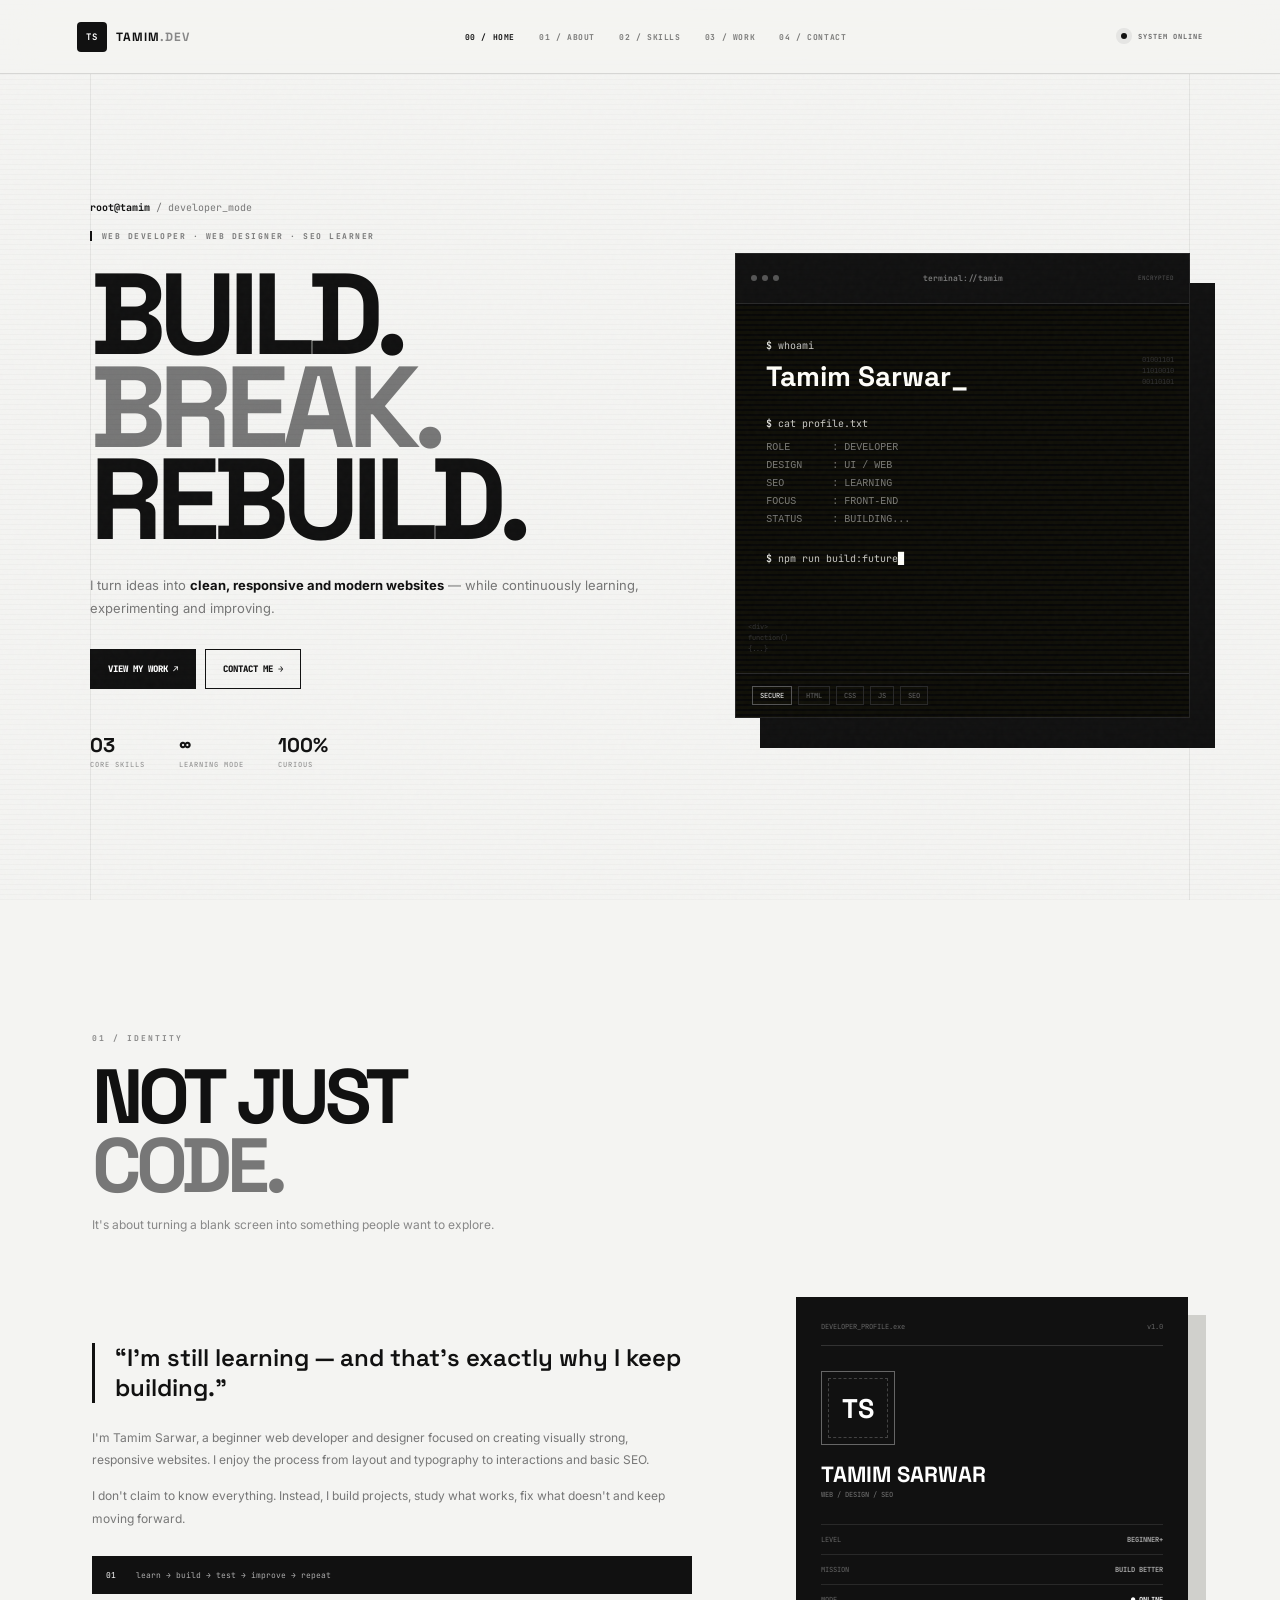
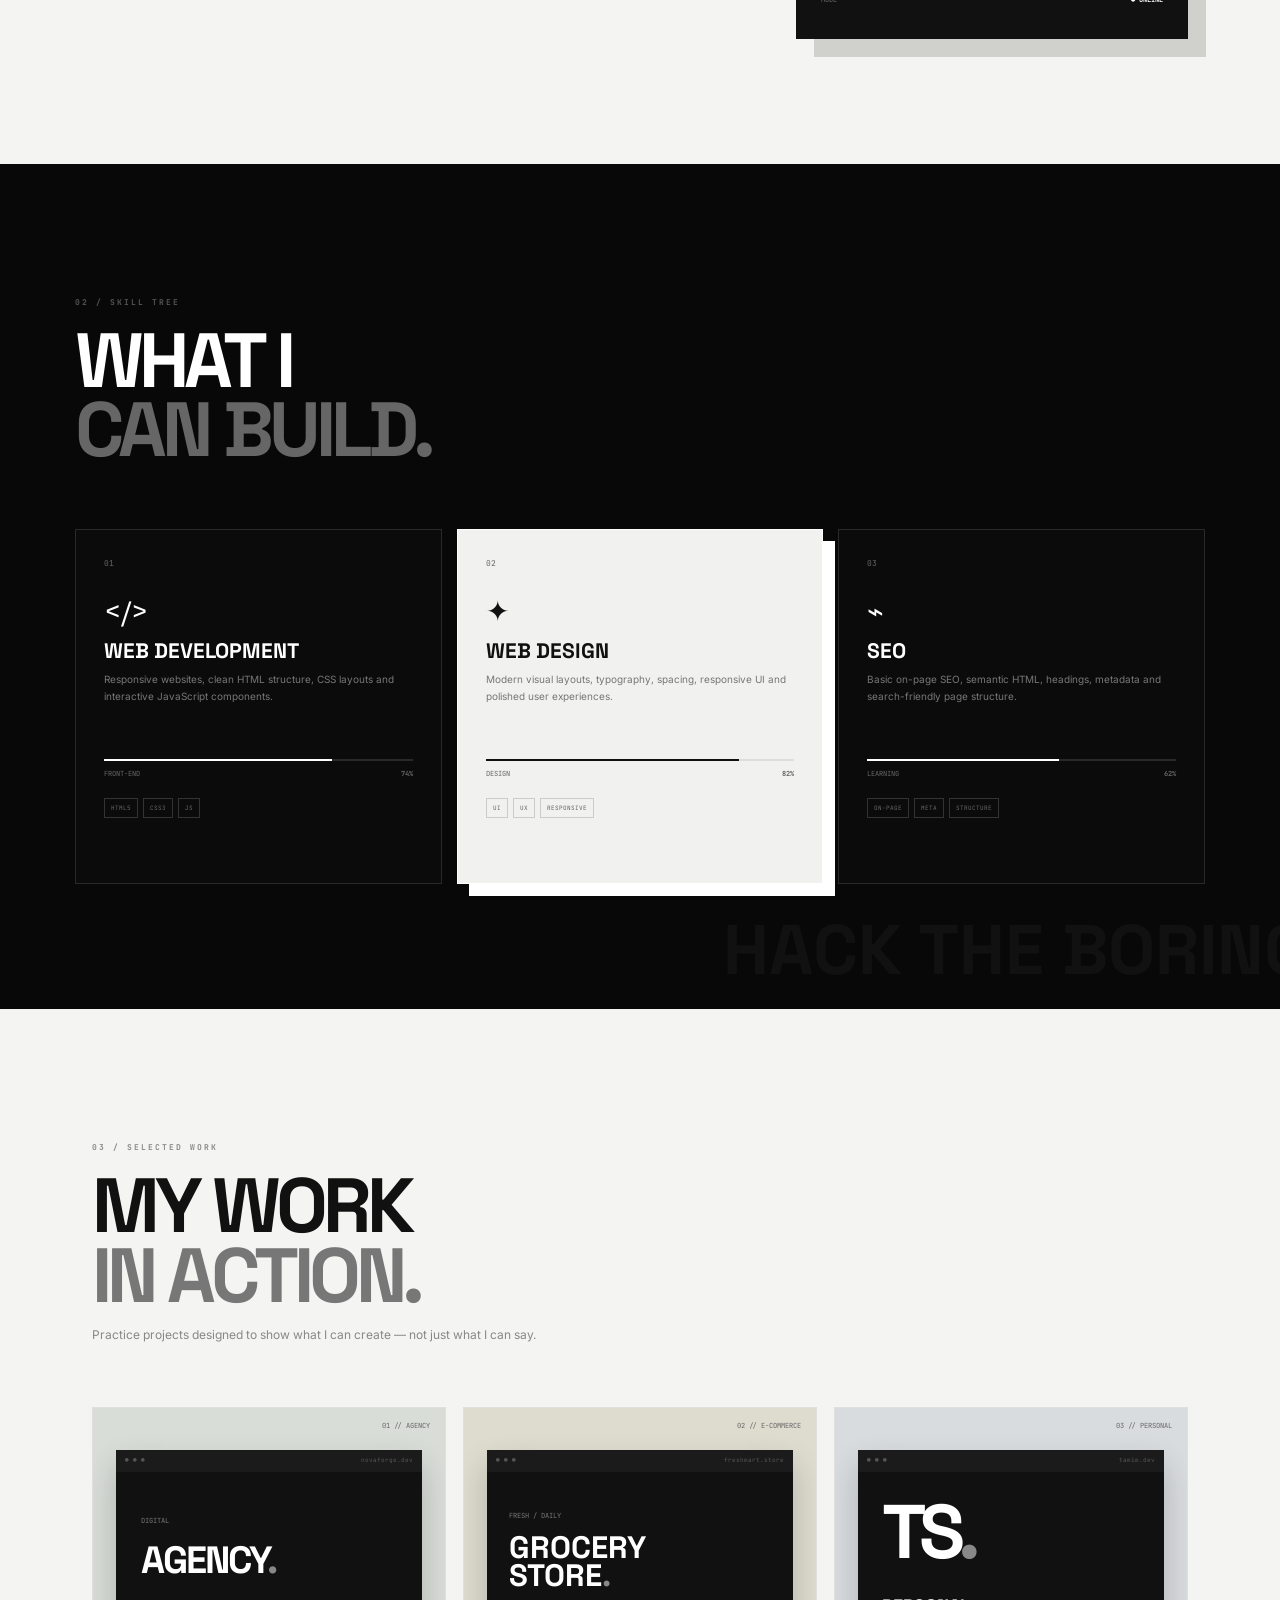
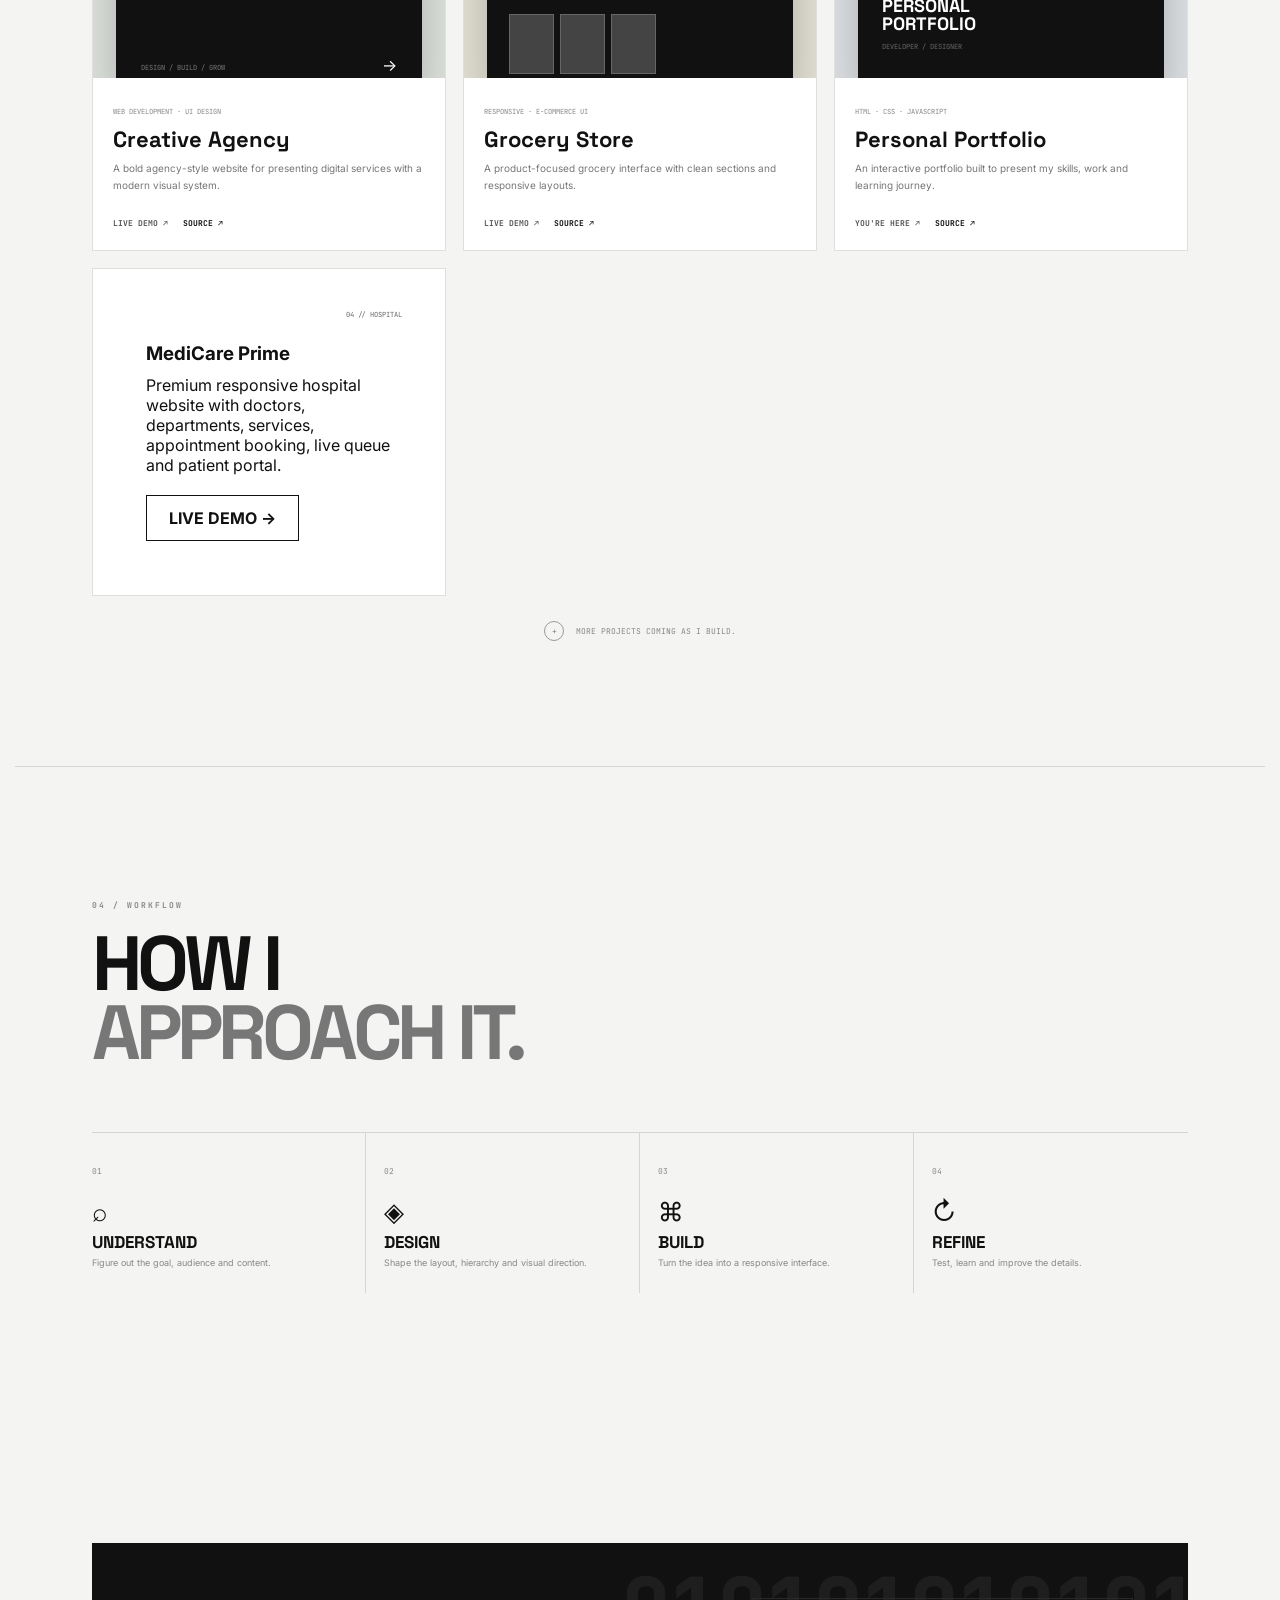
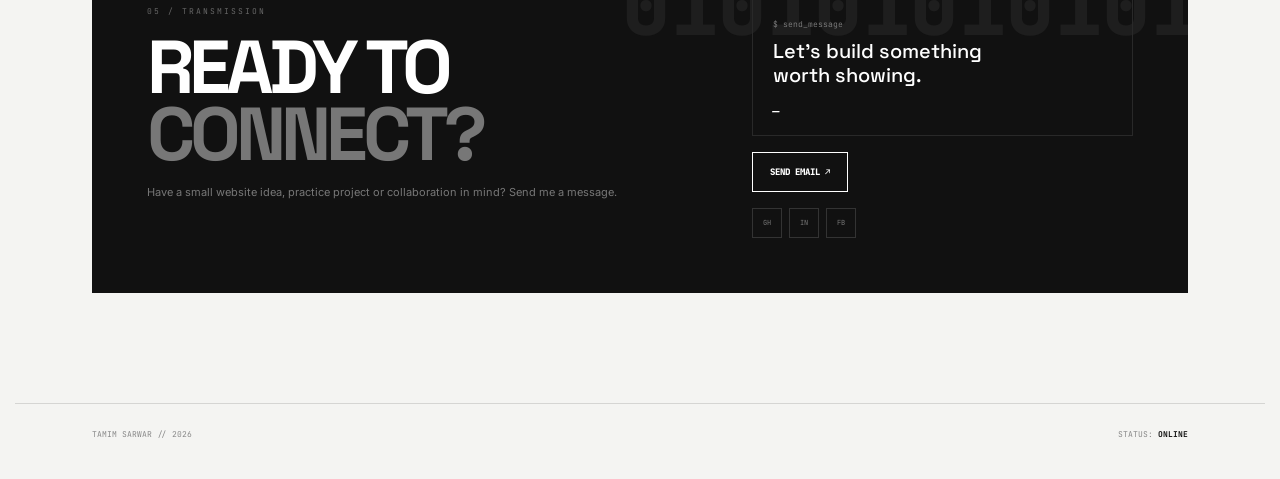
==== commit aefef8c0: "Add MediCare Prime project to portfolio Added a new project entry for 'MediCare Prime', a responsive" ====
--- a/index.html
+++ b/index.html
@@ -69,6 +69,23 @@
 <article class="work reveal"><div class="work-visual v1"><span class="work-code">01 // AGENCY</span><div class="browser"><div class="browser-bar">● ● ● <b>novaforge.dev</b></div><div class="agency-art"><small>DIGITAL</small><strong>AGENCY<span>.</span></strong><em>DESIGN / BUILD / GROW</em><i>→</i></div></div></div><div class="work-info"><span>WEB DEVELOPMENT · UI DESIGN</span><h3>Creative Agency</h3><p>A bold agency-style website for presenting digital services with a modern visual system.</p><div><a href="#">LIVE DEMO ↗</a><a href="#">SOURCE ↗</a></div></div></article>
 <article class="work reveal delay"><div class="work-visual v2"><span class="work-code">02 // E-COMMERCE</span><div class="browser"><div class="browser-bar">● ● ● <b>freshmart.store</b></div><div class="shop-art"><small>FRESH / DAILY</small><strong>GROCERY<br>STORE<span>.</span></strong><div class="cards"><i></i><i></i><i></i></div></div></div></div><div class="work-info"><span>RESPONSIVE · E-COMMERCE UI</span><h3>Grocery Store</h3><p>A product-focused grocery interface with clean sections and responsive layouts.</p><div><a href="#">LIVE DEMO ↗</a><a href="#">SOURCE ↗</a></div></div></article>
 <article class="work reveal"><div class="work-visual v3"><span class="work-code">03 // PERSONAL</span><div class="browser"><div class="browser-bar">● ● ● <b>tamim.dev</b></div><div class="port-art"><div>TS<span>.</span></div><strong>PERSONAL<br>PORTFOLIO</strong><small>DEVELOPER / DESIGNER</small></div></div></div><div class="work-info"><span>HTML · CSS · JAVASCRIPT</span><h3>Personal Portfolio</h3><p>An interactive portfolio built to present my skills, work and learning journey.</p><div><a href="#home">YOU'RE HERE ↗</a><a href="#">SOURCE ↗</a></div></div></article>
+  <article class="work reveal" style="padding:28px;">
+  <div class="work-visual" style="padding:25px;">
+    <span class="work-code">04 // HOSPITAL</span>
+
+    <h3 style="margin-top:20px;">MediCare Prime</h3>
+
+    <p style="margin-top:10px;">
+      Premium responsive hospital website with doctors, departments,
+      services, appointment booking, live queue and patient portal.
+    </p>
+
+    <a href="projects/hospital/" target="_blank"
+       style="display:inline-block;margin-top:20px;padding:12px 22px;border:1px solid currentColor;text-decoration:none;font-weight:700;">
+       LIVE DEMO →
+    </a>
+  </div>
+</article>
 </div><div class="more-work reveal"><span>+</span> MORE PROJECTS COMING AS I BUILD.</div>
 </section>
 
